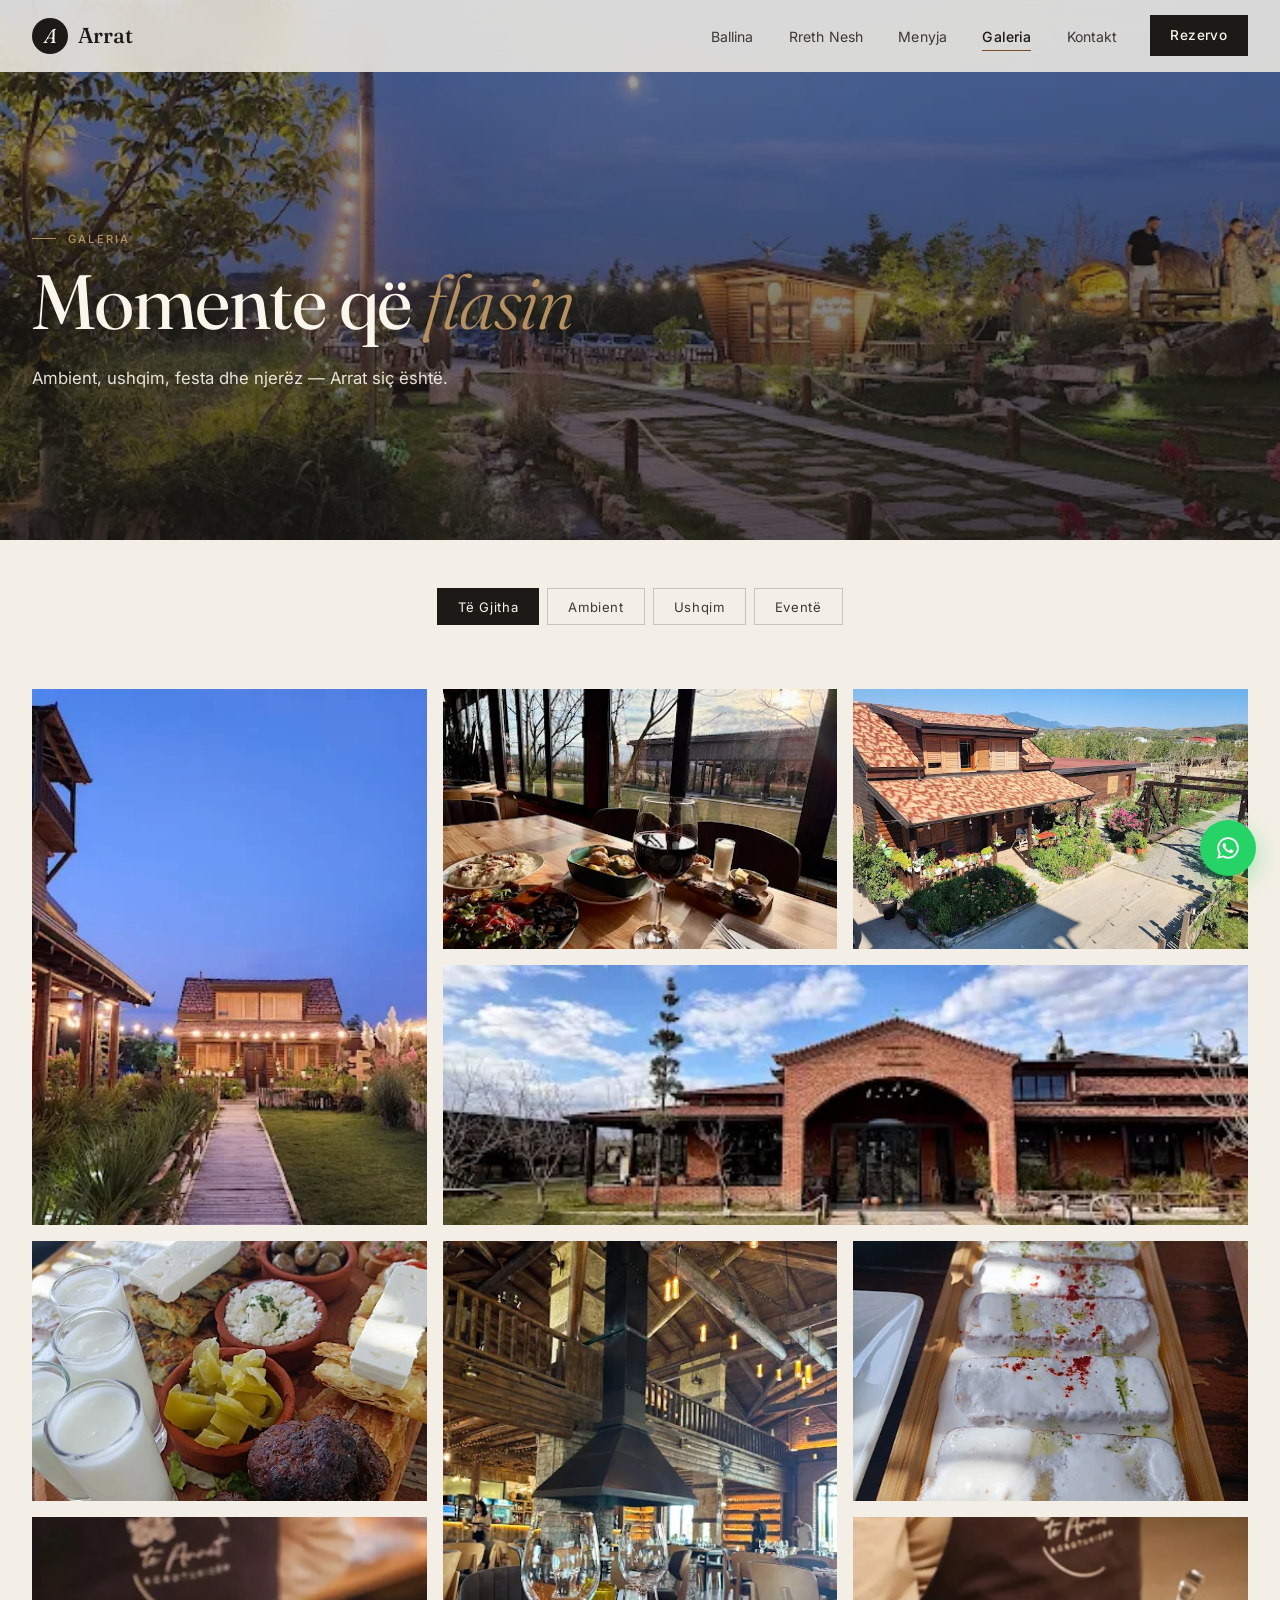
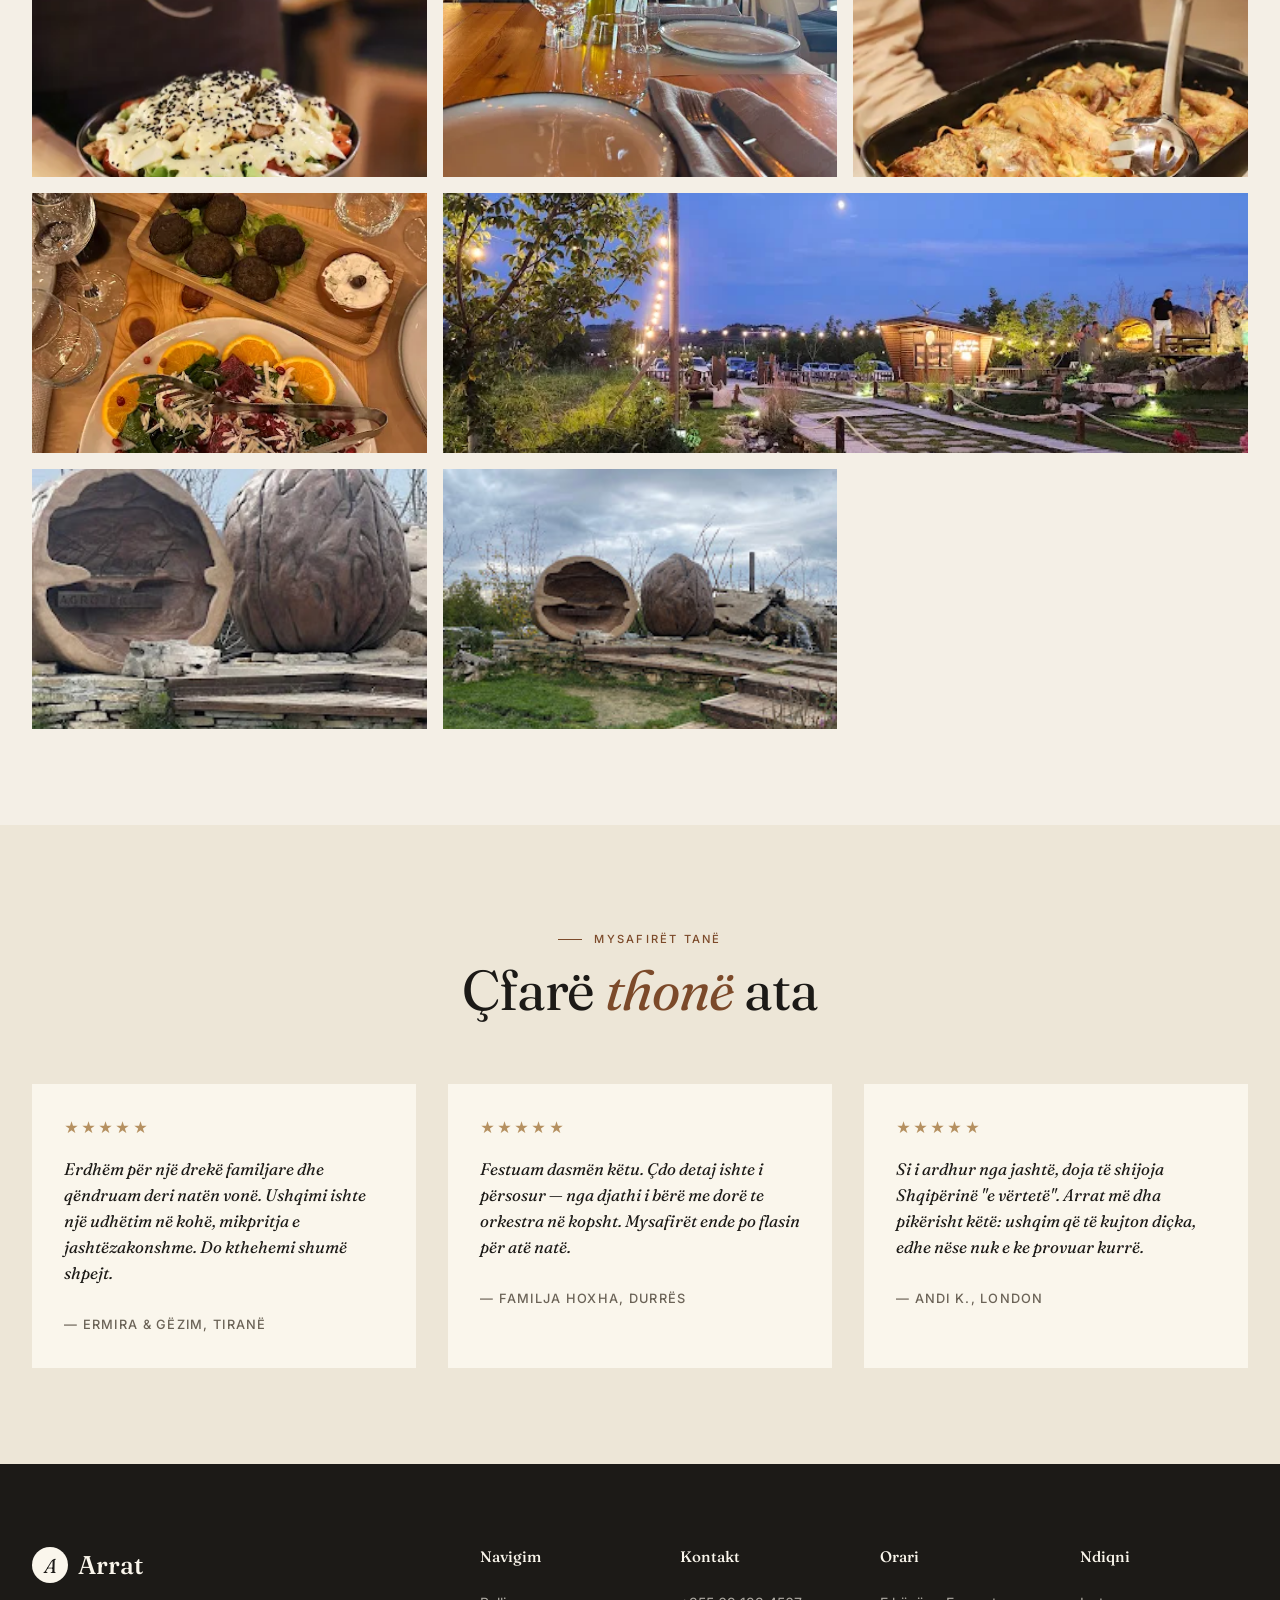
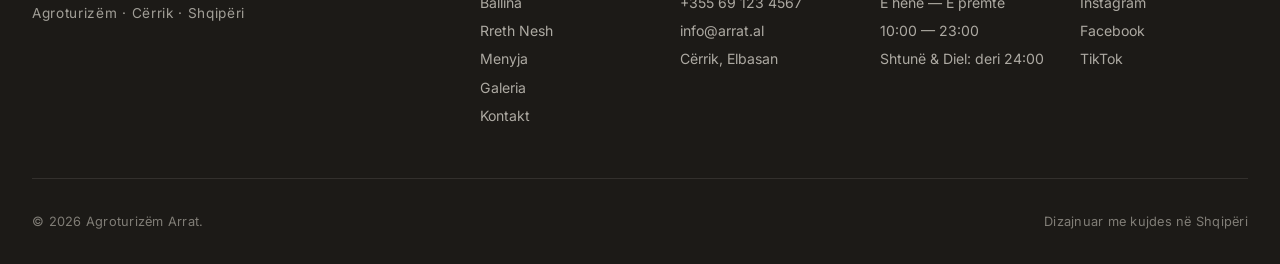
==== galeria.html @ 1fe467aa "Add files via upload" ====
<!DOCTYPE html>
<html lang="sq">
<head>
<meta charset="UTF-8">
<meta name="viewport" content="width=device-width, initial-scale=1.0">
<title>Galeria — Arrat Agroturizëm</title>
<meta name="description" content="Foto nga Agroturizëm Arrat — ambient, ushqim, momente nga eventë në Cërrik.">
<link rel="preconnect" href="https://fonts.googleapis.com">
<link rel="preconnect" href="https://fonts.gstatic.com" crossorigin>
<link href="https://fonts.googleapis.com/css2?family=Fraunces:ital,opsz,wght@0,9..144,300;0,9..144,400;0,9..144,500;0,9..144,600;1,9..144,400&family=Inter:wght@300;400;500;600&display=swap" rel="stylesheet">
<link rel="stylesheet" href="styles.css">
</head>
<body>

<!-- Navigation -->
<nav class="nav" id="navbar">
  <div class="nav-inner">
    <a href="index.html" class="brand">
      <span class="brand-mark">A</span>
      <span class="brand-name">Arrat</span>
    </a>
    <ul class="nav-links" id="navMenu">
      <li><a href="index.html">Ballina</a></li>
      <li><a href="rreth-nesh.html">Rreth Nesh</a></li>
      <li><a href="menu.html">Menyja</a></li>
      <li><a href="galeria.html" class="active">Galeria</a></li>
      <li><a href="kontakt.html">Kontakt</a></li>
    </ul>
    <a href="https://wa.me/355691234567?text=P%C3%ABrsh%C3%ABndetje%2C%20d%C3%ABshiroj%20t%C3%AB%20rezervoj" class="nav-cta">Rezervo</a>
    <button class="nav-toggle" id="menuToggle" aria-label="Menu">
      <span></span><span></span>
    </button>
  </div>
</nav>

<!-- Page Header -->
<header class="page-header">
  <div class="page-header-bg"><img src="[data-uri]" alt=""></div>
  <div class="page-header-content">
    <p class="eyebrow light"><span class="eyebrow-dash"></span>Galeria</p>
    <h1 class="page-header-title">Momente që <em>flasin</em></h1>
    <p class="page-header-sub">Ambient, ushqim, festa dhe njerëz — Arrat siç është.</p>
  </div>
</header>

<!-- Filters -->
<div class="container">
  <div class="gallery-filters">
    <button class="filter-btn active" data-filter="all">Të Gjitha</button>
    <button class="filter-btn" data-filter="ambient">Ambient</button>
    <button class="filter-btn" data-filter="food">Ushqim</button>
    <button class="filter-btn" data-filter="events">Eventë</button>
  </div>
</div>

<!-- Gallery Grid -->
<section class="container">
  <div class="gallery-grid">
    <div class="gallery-item tall" data-category="ambient">
      <img src="[data-uri]" alt="Ambienti i jashtëm në mbrëmje">
      <div class="gallery-item-overlay"><span>Mbrëmje në Arrat</span></div>
    </div>
    <div class="gallery-item" data-category="food">
      <img src="[data-uri]" alt="Tryezë me verë dhe panoramë">
      <div class="gallery-item-overlay"><span>Tryeza me pamje</span></div>
    </div>
    <div class="gallery-item" data-category="ambient">
      <img src="[data-uri]" alt="Bujtinat prej druri">
      <div class="gallery-item-overlay"><span>Bujtinat prej druri</span></div>
    </div>
    <div class="gallery-item wide" data-category="ambient">
      <img src="[data-uri]" alt="Hyrja kryesore">
      <div class="gallery-item-overlay"><span>Hyrja kryesore</span></div>
    </div>
    <div class="gallery-item" data-category="food">
      <img src="[data-uri]" alt="Meze tradicionale">
      <div class="gallery-item-overlay"><span>Meze për tryezë</span></div>
    </div>
    <div class="gallery-item tall" data-category="ambient">
      <img src="[data-uri]" alt="Salla e brendshme">
      <div class="gallery-item-overlay"><span>Salla me oxhak</span></div>
    </div>
    <div class="gallery-item" data-category="food">
      <img src="[data-uri]" alt="Ëmbëlsirë">
      <div class="gallery-item-overlay"><span>Ëmbëlsirë e shtëpisë</span></div>
    </div>
    <div class="gallery-item" data-category="food">
      <img src="[data-uri]" alt="Qofte dhe sallatë">
      <div class="gallery-item-overlay"><span>Qofte dhe sallatë</span></div>
    </div>
    <div class="gallery-item" data-category="events">
      <img src="[data-uri]" alt="Pulë e pjekur">
      <div class="gallery-item-overlay"><span>Pulë në tavë</span></div>
    </div>
    <div class="gallery-item" data-category="food">
      <img src="[data-uri]" alt="Sallatë">
      <div class="gallery-item-overlay"><span>Sallatë e freskët</span></div>
    </div>
    <div class="gallery-item wide" data-category="events">
      <img src="[data-uri]" alt="Mbrëmja në kopsht">
      <div class="gallery-item-overlay"><span>Kopshti në mbrëmje</span></div>
    </div>
    <div class="gallery-item" data-category="ambient">
      <img src="[data-uri]" alt="Skulptura">
      <div class="gallery-item-overlay"><span>Detaje natyrore</span></div>
    </div>
    <div class="gallery-item" data-category="ambient">
      <img src="[data-uri]" alt="Parku i skulpturave">
      <div class="gallery-item-overlay"><span>Parku</span></div>
    </div>
  </div>
</section>

<!-- Lightbox -->
<div class="lightbox" id="lightbox">
  <button class="lightbox-close" id="lightboxClose" aria-label="Mbyll">×</button>
  <img src="" alt="" id="lightboxImg">
  <div class="lightbox-caption" id="lightboxCaption"></div>
</div>

<!-- Testimonials -->
<section class="testimonials">
  <div class="container">
    <div class="testimonials-head">
      <p class="eyebrow"><span class="eyebrow-dash"></span>Mysafirët tanë</p>
      <h2 class="h-display">Çfarë <em>thonë</em> ata</h2>
    </div>
    <div class="testimonials-grid">
      <div class="testimonial">
        <div class="testimonial-stars">★★★★★</div>
        <p>Erdhëm për një drekë familjare dhe qëndruam deri natën vonë. Ushqimi ishte një udhëtim në kohë, mikpritja e jashtëzakonshme. Do kthehemi shumë shpejt.</p>
        <cite>— Ermira & Gëzim, Tiranë</cite>
      </div>
      <div class="testimonial">
        <div class="testimonial-stars">★★★★★</div>
        <p>Festuam dasmën këtu. Çdo detaj ishte i përsosur — nga djathi i bërë me dorë te orkestra në kopsht. Mysafirët ende po flasin për atë natë.</p>
        <cite>— Familja Hoxha, Durrës</cite>
      </div>
      <div class="testimonial">
        <div class="testimonial-stars">★★★★★</div>
        <p>Si i ardhur nga jashtë, doja të shijoja Shqipërinë "e vërtetë". Arrat më dha pikërisht këtë: ushqim që të kujton diçka, edhe nëse nuk e ke provuar kurrë.</p>
        <cite>— Andi K., London</cite>
      </div>
    </div>
  </div>
</section>

<!-- Footer -->
<footer class="footer">
  <div class="container">
    <div class="footer-top">
      <div class="footer-brand">
        <div class="footer-brand-logo">
          <span class="brand-mark">A</span>
          <span class="footer-brand-name">Arrat</span>
        </div>
        <p class="footer-tagline">Agroturizëm · Cërrik · Shqipëri</p>
      </div>
      <div class="footer-cols">
        <div class="footer-col">
          <h4>Navigim</h4>
          <a href="index.html">Ballina</a>
          <a href="rreth-nesh.html">Rreth Nesh</a>
          <a href="menu.html">Menyja</a>
          <a href="galeria.html">Galeria</a>
          <a href="kontakt.html">Kontakt</a>
        </div>
        <div class="footer-col">
          <h4>Kontakt</h4>
          <a href="tel:+355691234567">+355 69 123 4567</a>
          <a href="mailto:info@arrat.al">info@arrat.al</a>
          <span>Cërrik, Elbasan</span>
        </div>
        <div class="footer-col">
          <h4>Orari</h4>
          <span>E hënë — E premte</span>
          <span>10:00 — 23:00</span>
          <span>Shtunë & Diel: deri 24:00</span>
        </div>
        <div class="footer-col">
          <h4>Ndiqni</h4>
          <a href="#">Instagram</a>
          <a href="#">Facebook</a>
          <a href="#">TikTok</a>
        </div>
      </div>
    </div>
    <div class="footer-bottom">
      <p>© <span id="currentYear">2026</span> Agroturizëm Arrat.</p>
      <p>Dizajnuar me kujdes në Shqipëri</p>
    </div>
  </div>
</footer>

<!-- Floating WhatsApp -->
<a href="https://wa.me/355691234567?text=P%C3%ABrsh%C3%ABndetje%2C%20d%C3%ABshiroj%20informacion%20p%C3%ABr%20Agroturiz%C3%ABm%20Arrat" class="fab-wa" aria-label="WhatsApp">
  <svg viewBox="0 0 24 24" fill="currentColor" width="26" height="26"><path d="M12.04 2c-5.46 0-9.91 4.45-9.91 9.91 0 1.75.46 3.45 1.32 4.95L2.05 22l5.25-1.38c1.45.79 3.08 1.21 4.74 1.21 5.46 0 9.91-4.45 9.91-9.91 0-2.65-1.03-5.14-2.9-7.01C17.18 3.03 14.69 2 12.04 2m.01 1.67c2.2 0 4.26.86 5.82 2.42a8.23 8.23 0 0 1 2.41 5.83c0 4.54-3.7 8.23-8.24 8.23-1.48 0-2.93-.39-4.19-1.15l-.3-.17-3.12.82.83-3.04-.2-.32a8.188 8.188 0 0 1-1.26-4.38c.01-4.54 3.7-8.24 8.25-8.24M8.53 7.33c-.16 0-.43.06-.66.31-.22.25-.87.86-.87 2.07 0 1.22.89 2.39 1 2.56.14.17 1.76 2.67 4.25 3.73.59.27 1.05.42 1.41.53.59.19 1.13.16 1.56.1.48-.07 1.46-.6 1.67-1.18.2-.58.2-1.07.14-1.18-.07-.1-.23-.16-.48-.27-.25-.14-1.47-.74-1.69-.82-.23-.08-.37-.12-.56.12-.16.25-.64.81-.78.97-.15.17-.29.19-.53.07-.26-.13-1.06-.39-2-1.23-.74-.66-1.23-1.47-1.38-1.72-.12-.24-.01-.39.11-.5.11-.11.27-.29.37-.44.13-.14.17-.25.25-.41.08-.17.04-.31-.02-.43-.06-.11-.56-1.35-.77-1.84-.2-.48-.4-.42-.56-.43-.14 0-.3-.01-.47-.01"/></svg>
</a>

<script src="script.js"></script>
<script>
(function() {
  function initMobileMenu() {
    var toggle = document.getElementById('menuToggle');
    var menu = document.getElementById('navMenu');
    if (!toggle || !menu) return;
    
    toggle.addEventListener('click', function(e) {
      e.preventDefault();
      e.stopPropagation();
      var isOpen = menu.classList.toggle('is-open');
      toggle.classList.toggle('active');
      document.body.style.overflow = isOpen ? 'hidden' : '';
    });
    
    // Close when clicking a link
    var links = menu.querySelectorAll('a');
    for (var i = 0; i < links.length; i++) {
      links[i].addEventListener('click', function() {
        menu.classList.remove('is-open');
        toggle.classList.remove('active');
        document.body.style.overflow = '';
      });
    }
  }
  
  if (document.readyState === 'loading') {
    document.addEventListener('DOMContentLoaded', initMobileMenu);
  } else {
    initMobileMenu();
  }
})();
</script>
</body>
</html>
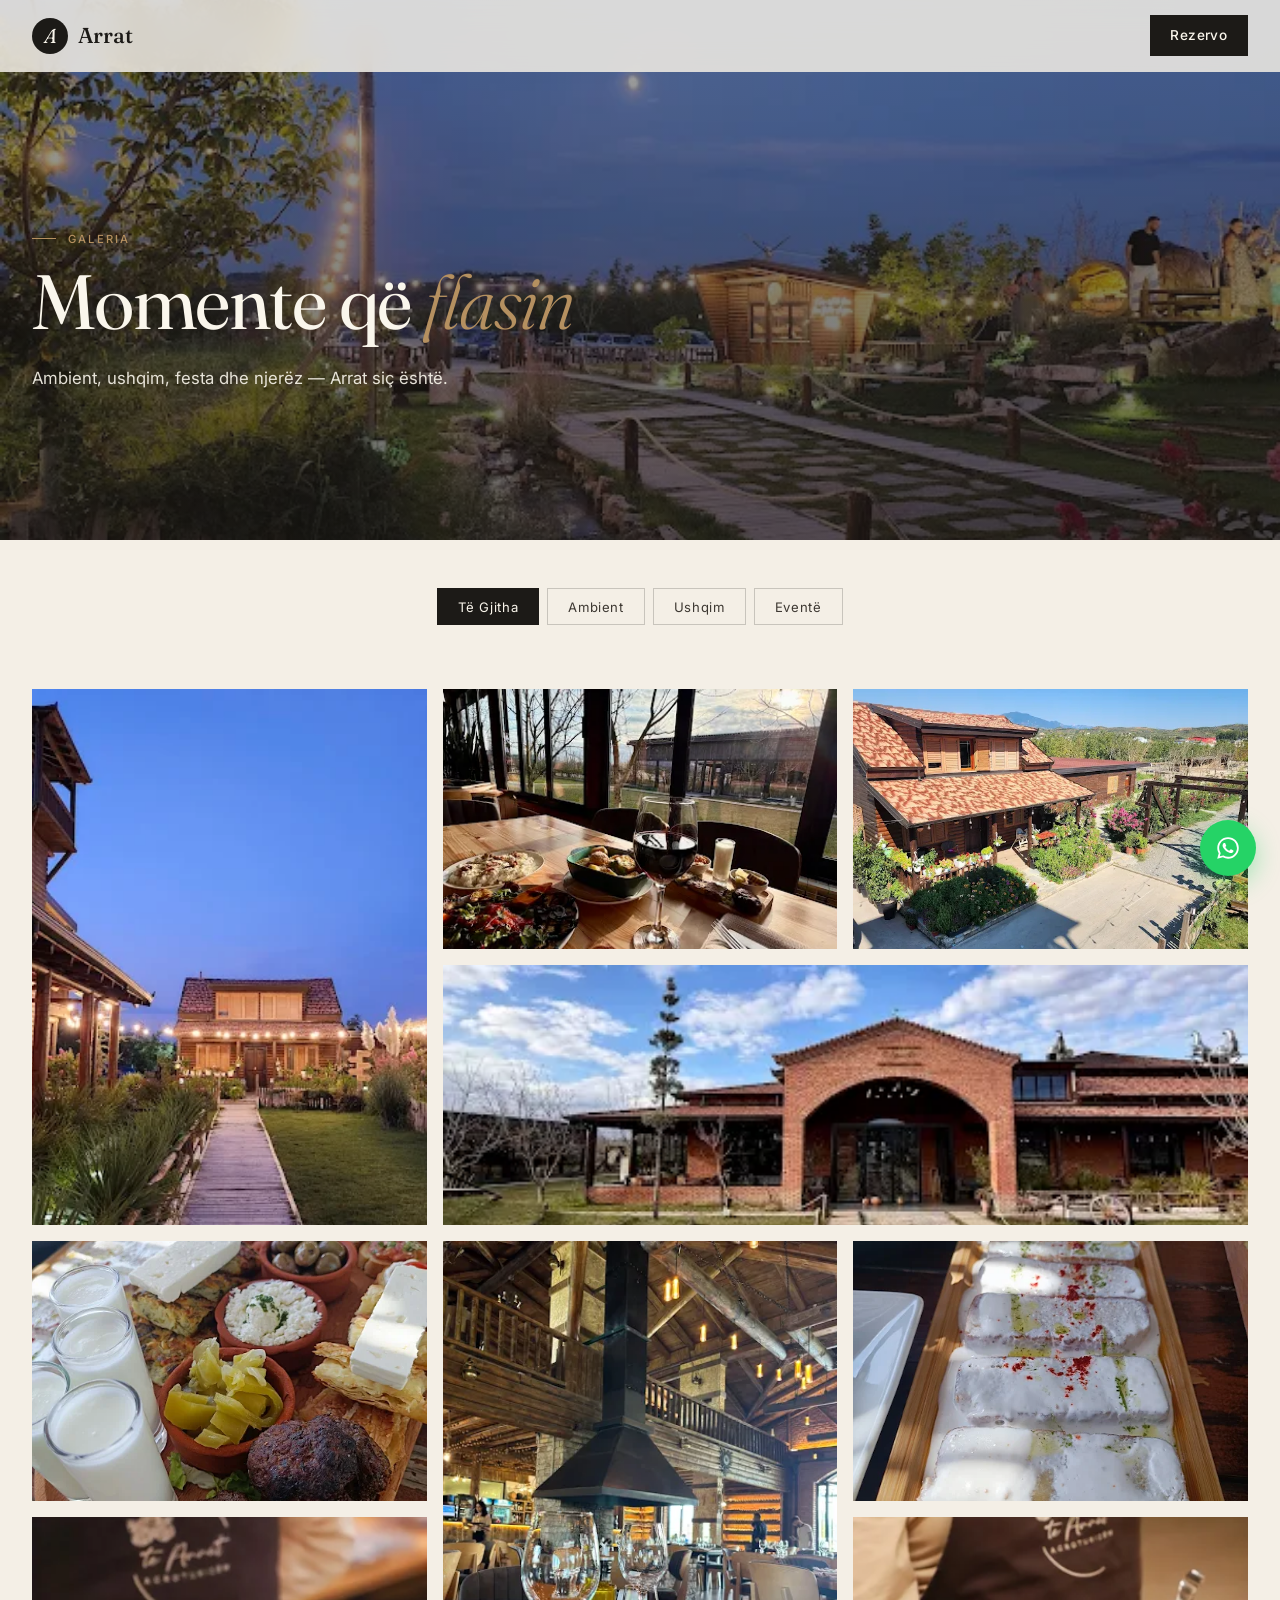
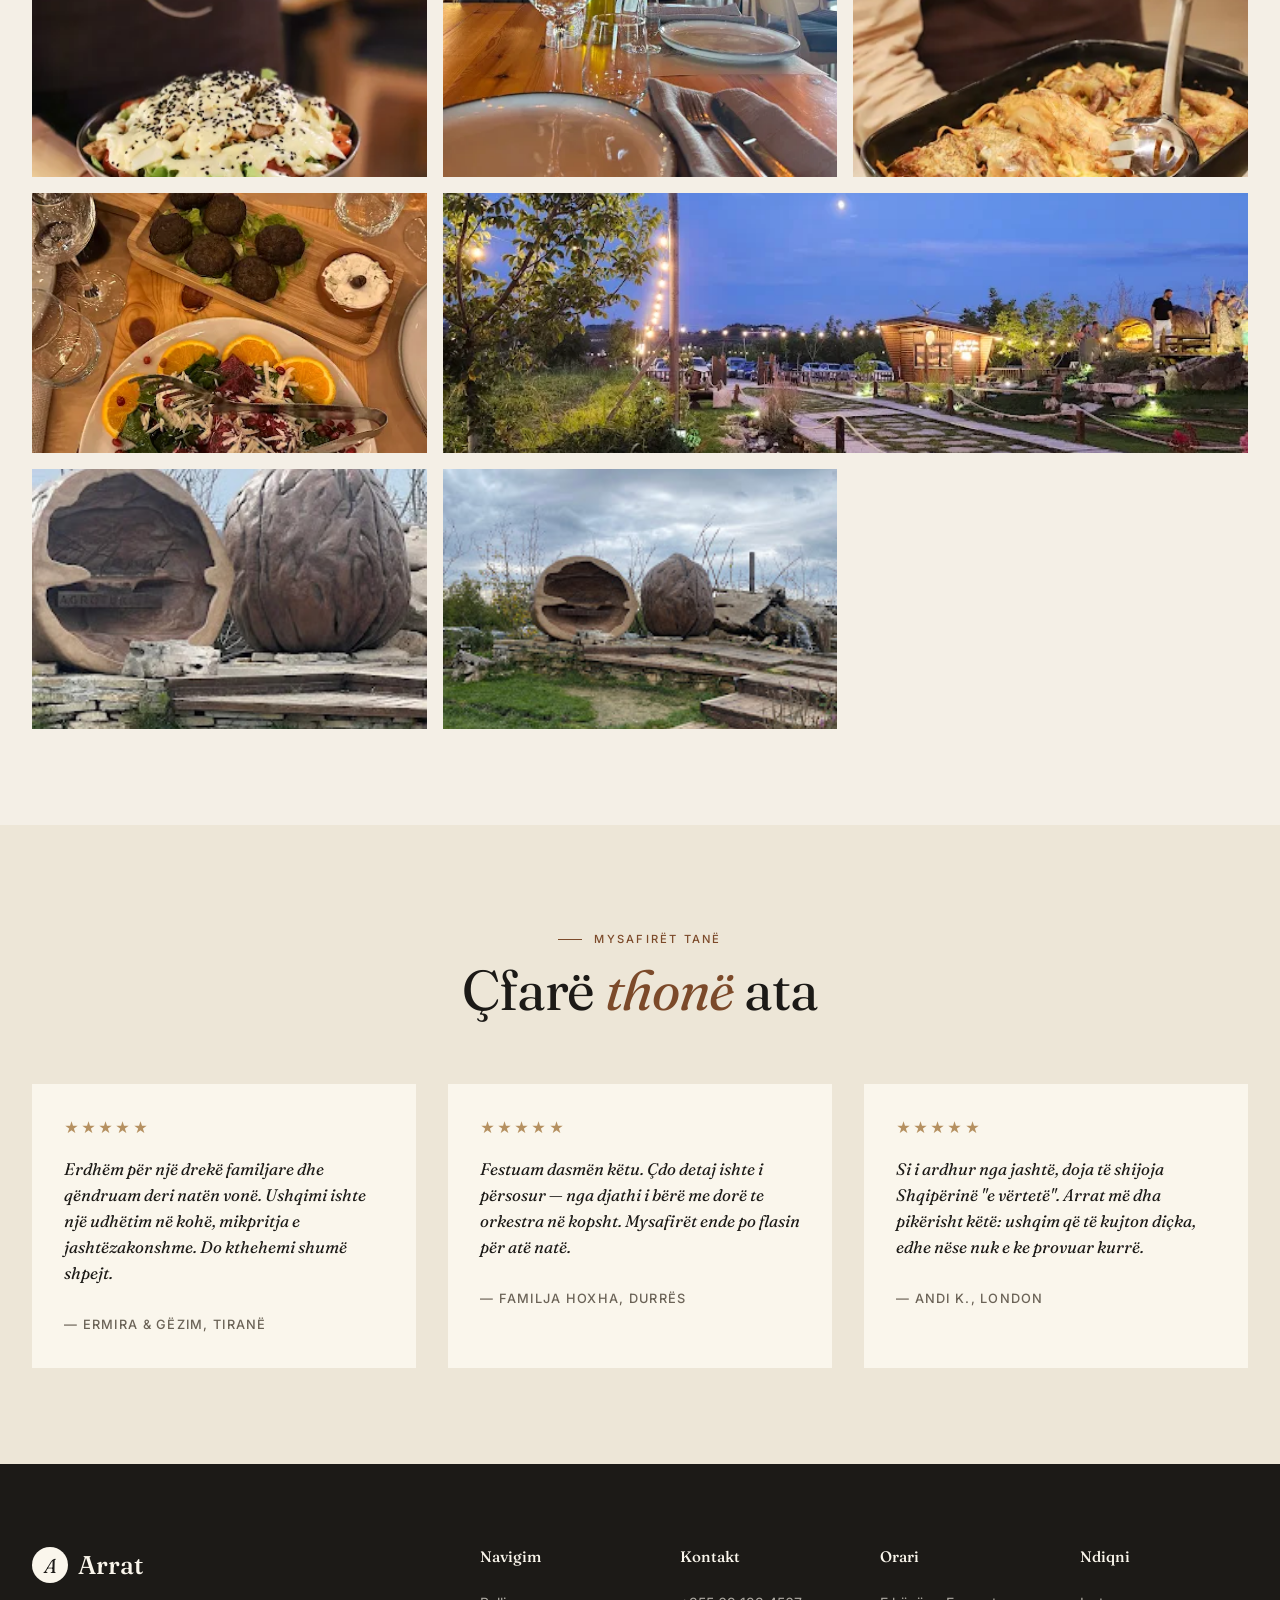
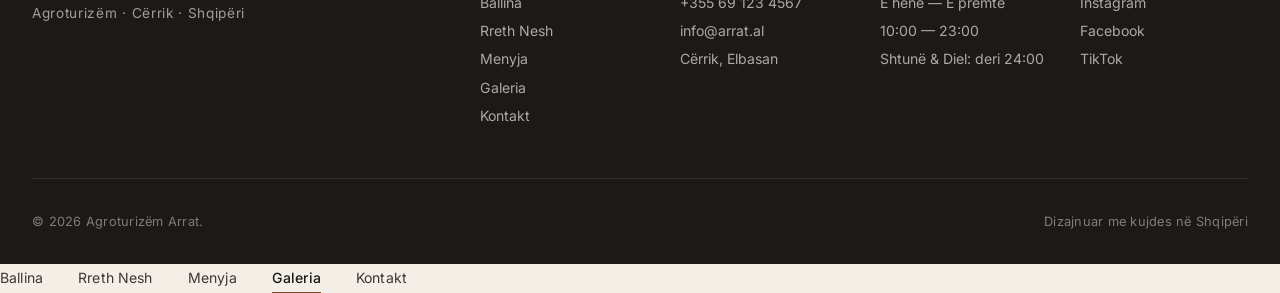
==== commit 7db871d9: "Update galeria.html" ====
--- a/galeria.html
+++ b/galeria.html
@@ -197,37 +197,169 @@
   <svg viewBox="0 0 24 24" fill="currentColor" width="26" height="26"><path d="M12.04 2c-5.46 0-9.91 4.45-9.91 9.91 0 1.75.46 3.45 1.32 4.95L2.05 22l5.25-1.38c1.45.79 3.08 1.21 4.74 1.21 5.46 0 9.91-4.45 9.91-9.91 0-2.65-1.03-5.14-2.9-7.01C17.18 3.03 14.69 2 12.04 2m.01 1.67c2.2 0 4.26.86 5.82 2.42a8.23 8.23 0 0 1 2.41 5.83c0 4.54-3.7 8.23-8.24 8.23-1.48 0-2.93-.39-4.19-1.15l-.3-.17-3.12.82.83-3.04-.2-.32a8.188 8.188 0 0 1-1.26-4.38c.01-4.54 3.7-8.24 8.25-8.24M8.53 7.33c-.16 0-.43.06-.66.31-.22.25-.87.86-.87 2.07 0 1.22.89 2.39 1 2.56.14.17 1.76 2.67 4.25 3.73.59.27 1.05.42 1.41.53.59.19 1.13.16 1.56.1.48-.07 1.46-.6 1.67-1.18.2-.58.2-1.07.14-1.18-.07-.1-.23-.16-.48-.27-.25-.14-1.47-.74-1.69-.82-.23-.08-.37-.12-.56.12-.16.25-.64.81-.78.97-.15.17-.29.19-.53.07-.26-.13-1.06-.39-2-1.23-.74-.66-1.23-1.47-1.38-1.72-.12-.24-.01-.39.11-.5.11-.11.27-.29.37-.44.13-.14.17-.25.25-.41.08-.17.04-.31-.02-.43-.06-.11-.56-1.35-.77-1.84-.2-.48-.4-.42-.56-.43-.14 0-.3-.01-.47-.01"/></svg>
 </a>
 
-<script src="script.js"></script>
+
 <script>
 (function() {
-  function initMobileMenu() {
+  function init() {
+    // ===== Mobile Menu — moves menu OUT of nav into body to escape any parent constraints =====
     var toggle = document.getElementById('menuToggle');
     var menu = document.getElementById('navMenu');
-    if (!toggle || !menu) return;
-    
-    toggle.addEventListener('click', function(e) {
-      e.preventDefault();
-      e.stopPropagation();
-      var isOpen = menu.classList.toggle('is-open');
-      toggle.classList.toggle('active');
-      document.body.style.overflow = isOpen ? 'hidden' : '';
-    });
-    
-    // Close when clicking a link
-    var links = menu.querySelectorAll('a');
-    for (var i = 0; i < links.length; i++) {
-      links[i].addEventListener('click', function() {
-        menu.classList.remove('is-open');
-        toggle.classList.remove('active');
+    if (toggle && menu) {
+      // Move menu to body to escape any nav overflow/z-index issues
+      if (menu.parentElement.tagName !== 'BODY') {
+        document.body.appendChild(menu);
+      }
+      toggle.onclick = function(e) {
+        e.preventDefault();
+        e.stopPropagation();
+        var isOpen = menu.classList.toggle('is-open');
+        toggle.classList.toggle('active');
+        document.body.style.overflow = isOpen ? 'hidden' : '';
+      };
+      var links = menu.querySelectorAll('a');
+      for (var i = 0; i < links.length; i++) {
+        links[i].addEventListener('click', function() {
+          menu.classList.remove('is-open');
+          toggle.classList.remove('active');
+          document.body.style.overflow = '';
+        });
+      }
+    }
+
+    // ===== Navbar Scroll =====
+    var navbar = document.getElementById('navbar');
+    if (navbar) {
+      window.addEventListener('scroll', function() {
+        if (window.scrollY > 30) navbar.classList.add('scrolled');
+        else navbar.classList.remove('scrolled');
+      });
+    }
+
+    // ===== Image Error Fallback =====
+    var imgs = document.querySelectorAll('img');
+    for (var i = 0; i < imgs.length; i++) {
+      imgs[i].addEventListener('error', function() {
+        this.style.background = 'linear-gradient(135deg, #ede6d7, #d4c8b0)';
+        this.style.minHeight = '200px';
+      });
+    }
+
+    // ===== Gallery Filter =====
+    var filterBtns = document.querySelectorAll('.filter-btn');
+    var galleryItems = document.querySelectorAll('.gallery-item');
+    for (var i = 0; i < filterBtns.length; i++) {
+      filterBtns[i].addEventListener('click', function() {
+        for (var j = 0; j < filterBtns.length; j++) filterBtns[j].classList.remove('active');
+        this.classList.add('active');
+        var filter = this.getAttribute('data-filter');
+        for (var k = 0; k < galleryItems.length; k++) {
+          var cat = galleryItems[k].getAttribute('data-category');
+          if (filter === 'all' || cat === filter) galleryItems[k].classList.remove('hidden');
+          else galleryItems[k].classList.add('hidden');
+        }
+      });
+    }
+
+    // ===== Lightbox =====
+    var lightbox = document.getElementById('lightbox');
+    var lightboxImg = document.getElementById('lightboxImg');
+    var lightboxCaption = document.getElementById('lightboxCaption');
+    var lightboxClose = document.getElementById('lightboxClose');
+    if (lightbox) {
+      for (var i = 0; i < galleryItems.length; i++) {
+        galleryItems[i].addEventListener('click', function() {
+          var img = this.querySelector('img');
+          var span = this.querySelector('.gallery-item-overlay span');
+          if (img) {
+            lightboxImg.src = img.src;
+            lightboxImg.alt = img.alt;
+            if (lightboxCaption && span) lightboxCaption.textContent = span.textContent;
+            lightbox.classList.add('active');
+            document.body.style.overflow = 'hidden';
+          }
+        });
+      }
+      function closeLb() {
+        lightbox.classList.remove('active');
         document.body.style.overflow = '';
-      });
-    }
+      }
+      if (lightboxClose) lightboxClose.addEventListener('click', closeLb);
+      lightbox.addEventListener('click', function(e) { if (e.target === lightbox) closeLb(); });
+      document.addEventListener('keydown', function(e) {
+        if (e.key === 'Escape' && lightbox.classList.contains('active')) closeLb();
+      });
+    }
+
+    // ===== FAQ Accordion =====
+    var faqs = document.querySelectorAll('.faq-question');
+    for (var i = 0; i < faqs.length; i++) {
+      faqs[i].addEventListener('click', function() {
+        var item = this.parentElement;
+        var wasActive = item.classList.contains('active');
+        var allItems = document.querySelectorAll('.faq-item');
+        for (var j = 0; j < allItems.length; j++) allItems[j].classList.remove('active');
+        if (!wasActive) item.classList.add('active');
+      });
+    }
+
+    // ===== Reservation Form =====
+    var form = document.getElementById('reservationForm');
+    if (form) {
+      form.addEventListener('submit', function(e) {
+        e.preventDefault();
+        var fd = new FormData(form);
+        var msg = 'Përshëndetje Agroturizëm Arrat!\n\nDëshiroj të bëj një rezervim:\n\n';
+        msg += 'Emri: ' + (fd.get('name') || '') + '\n';
+        msg += 'Telefoni: ' + (fd.get('phone') || '') + '\n';
+        msg += 'Data: ' + (fd.get('date') || '') + '\n';
+        msg += 'Ora: ' + (fd.get('time') || '') + '\n';
+        msg += 'Numri i personave: ' + (fd.get('people') || '') + '\n';
+        var occ = fd.get('occasion');
+        if (occ) msg += 'Rasti: ' + occ + '\n';
+        var note = fd.get('message');
+        if (note && note.trim()) msg += '\nKërkesa shtesë:\n' + note + '\n';
+        msg += '\nFaleminderit!';
+        window.open('https://wa.me/355691234567?text=' + encodeURIComponent(msg), '_blank');
+      });
+    }
+
+    var dateInput = document.querySelector('input[name="date"]');
+    if (dateInput) dateInput.setAttribute('min', new Date().toISOString().split('T')[0]);
+
+    var statsObs = new IntersectionObserver(function(entries) {
+      entries.forEach(function(entry) {
+        if (entry.isIntersecting && !entry.target.classList.contains('counted')) {
+          entry.target.classList.add('counted');
+          var nums = entry.target.querySelectorAll('.stat-number');
+          nums.forEach(function(stat) {
+            var text = stat.textContent;
+            var m = text.match(/[\d,]+/);
+            if (m) {
+              var target = parseInt(m[0].replace(/,/g, ''));
+              var suffix = text.replace(m[0], '');
+              var current = 0;
+              var inc = Math.ceil(target / 50);
+              var t = setInterval(function() {
+                current += inc;
+                if (current >= target) { current = target; clearInterval(t); }
+                stat.textContent = current.toLocaleString() + suffix;
+              }, 30);
+            }
+          });
+        }
+      });
+    }, { threshold: 0.3 });
+    var statsEls = document.querySelectorAll('.about-stats');
+    for (var i = 0; i < statsEls.length; i++) statsObs.observe(statsEls[i]);
+
+    var yr = document.getElementById('currentYear');
+    if (yr) yr.textContent = new Date().getFullYear();
   }
-  
+
   if (document.readyState === 'loading') {
-    document.addEventListener('DOMContentLoaded', initMobileMenu);
+    document.addEventListener('DOMContentLoaded', init);
   } else {
-    initMobileMenu();
+    init();
   }
 })();
 </script>
